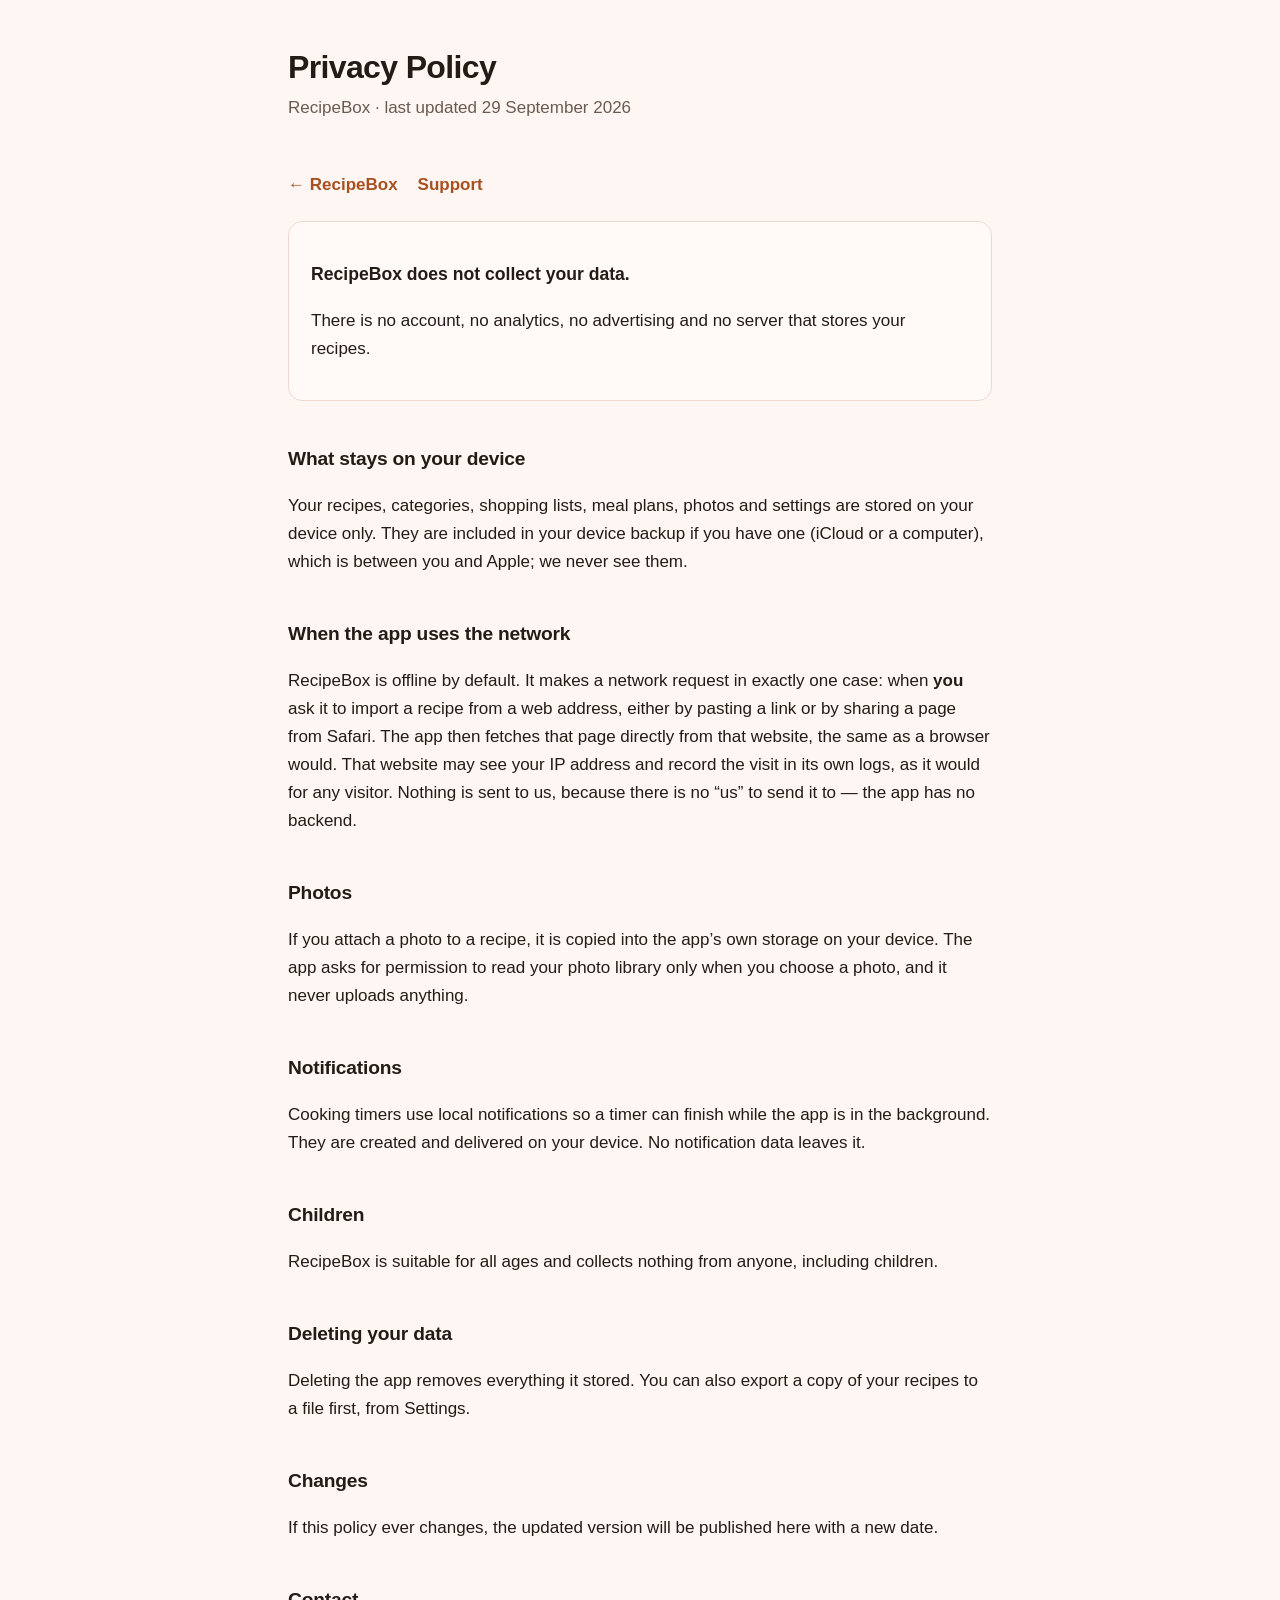
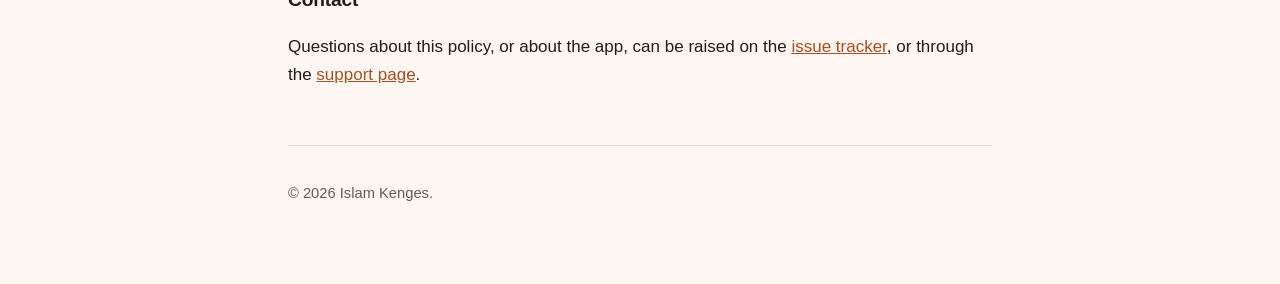
==== privacy/index.html @ c8bbb7da "Publish the privacy policy and support pages App Store Connect will not accept a file for either, an" ====
<!doctype html>
<html lang="en">
<head>
<meta charset="utf-8">
<meta name="viewport" content="width=device-width, initial-scale=1">
<title>RecipeBox — Privacy Policy</title>
<meta name="description" content="RecipeBox does not collect your data. No account, no analytics, no server.">
<link rel="stylesheet" href="../style.css">
</head>
<body>
<div class="wrap">
  <header>
    <h1>Privacy Policy</h1>
    <p class="lede">RecipeBox · last updated 29 September 2026</p>
  </header>

  <nav><a href="../">← RecipeBox</a><a href="../support/">Support</a></nav>

  <div class="card">
    <p class="big">RecipeBox does not collect your data.</p>
    <p>There is no account, no analytics, no advertising and no server that
      stores your recipes.</p>
  </div>

  <h2>What stays on your device</h2>
  <p>Your recipes, categories, shopping lists, meal plans, photos and settings
    are stored on your device only. They are included in your device backup if
    you have one (iCloud or a computer), which is between you and Apple; we
    never see them.</p>

  <h2>When the app uses the network</h2>
  <p>RecipeBox is offline by default. It makes a network request in exactly one
    case: when <strong>you</strong> ask it to import a recipe from a web
    address, either by pasting a link or by sharing a page from Safari. The app
    then fetches that page directly from that website, the same as a browser
    would. That website may see your IP address and record the visit in its own
    logs, as it would for any visitor. Nothing is sent to us, because there is
    no “us” to send it to — the app has no backend.</p>

  <h2>Photos</h2>
  <p>If you attach a photo to a recipe, it is copied into the app’s own storage
    on your device. The app asks for permission to read your photo library only
    when you choose a photo, and it never uploads anything.</p>

  <h2>Notifications</h2>
  <p>Cooking timers use local notifications so a timer can finish while the app
    is in the background. They are created and delivered on your device. No
    notification data leaves it.</p>

  <h2>Children</h2>
  <p>RecipeBox is suitable for all ages and collects nothing from anyone,
    including children.</p>

  <h2>Deleting your data</h2>
  <p>Deleting the app removes everything it stored. You can also export a copy
    of your recipes to a file first, from Settings.</p>

  <h2>Changes</h2>
  <p>If this policy ever changes, the updated version will be published here
    with a new date.</p>

  <h2>Contact</h2>
  <p>Questions about this policy, or about the app, can be raised on the
    <a href="https://github.com/HyorinmaruK/recipebox/issues">issue tracker</a>,
    or through the <a href="../support/">support page</a>.</p>

  <footer><p>© 2026 Islam Kenges.</p></footer>
</div>
</body>
</html>
---- style.css ----
/* Matches the app: seed #C2622F on a warm off-white. */
:root {
  --ink: #241b16;
  --muted: #6b5a51;
  --accent: #a8501f;
  --bg: #fdf6f2;
  --card: #fffaf7;
  --line: #ecd9cd;
}
@media (prefers-color-scheme: dark) {
  :root {
    --ink: #f3e7e0; --muted: #c3ab9f; --accent: #e8965f;
    --bg: #1a1310; --card: #241b16; --line: #3a2b23;
  }
}
* { box-sizing: border-box; }
body {
  margin: 0;
  padding: 0 16px 64px;
  background: var(--bg);
  color: var(--ink);
  font: 17px/1.65 -apple-system, BlinkMacSystemFont, "Segoe UI", Roboto,
        "Helvetica Neue", Arial, sans-serif;
  -webkit-text-size-adjust: 100%;
}
.wrap { max-width: 44rem; margin: 0 auto; }
header { padding: 48px 0 8px; }
h1 { font-size: 2rem; line-height: 1.2; margin: 0 0 .25em; letter-spacing: -.02em; }
h2 { font-size: 1.2rem; margin: 2.2em 0 .5em; letter-spacing: -.01em; }
.lede { color: var(--muted); margin-top: 0; }
a { color: var(--accent); }
nav { margin: 24px 0 8px; display: flex; flex-wrap: wrap; gap: 8px 20px; }
nav a { text-decoration: none; font-weight: 600; }
nav a:hover { text-decoration: underline; }
.card {
  background: var(--card); border: 1px solid var(--line);
  border-radius: 14px; padding: 20px 22px; margin: 22px 0;
}
.big { font-size: 1.1rem; font-weight: 600; }
footer {
  margin-top: 56px; padding-top: 20px; border-top: 1px solid var(--line);
  color: var(--muted); font-size: .92rem;
}
ul { padding-left: 1.2em; }
li { margin: .35em 0; }
code {
  background: var(--card); border: 1px solid var(--line);
  border-radius: 6px; padding: .1em .4em; font-size: .9em;
}
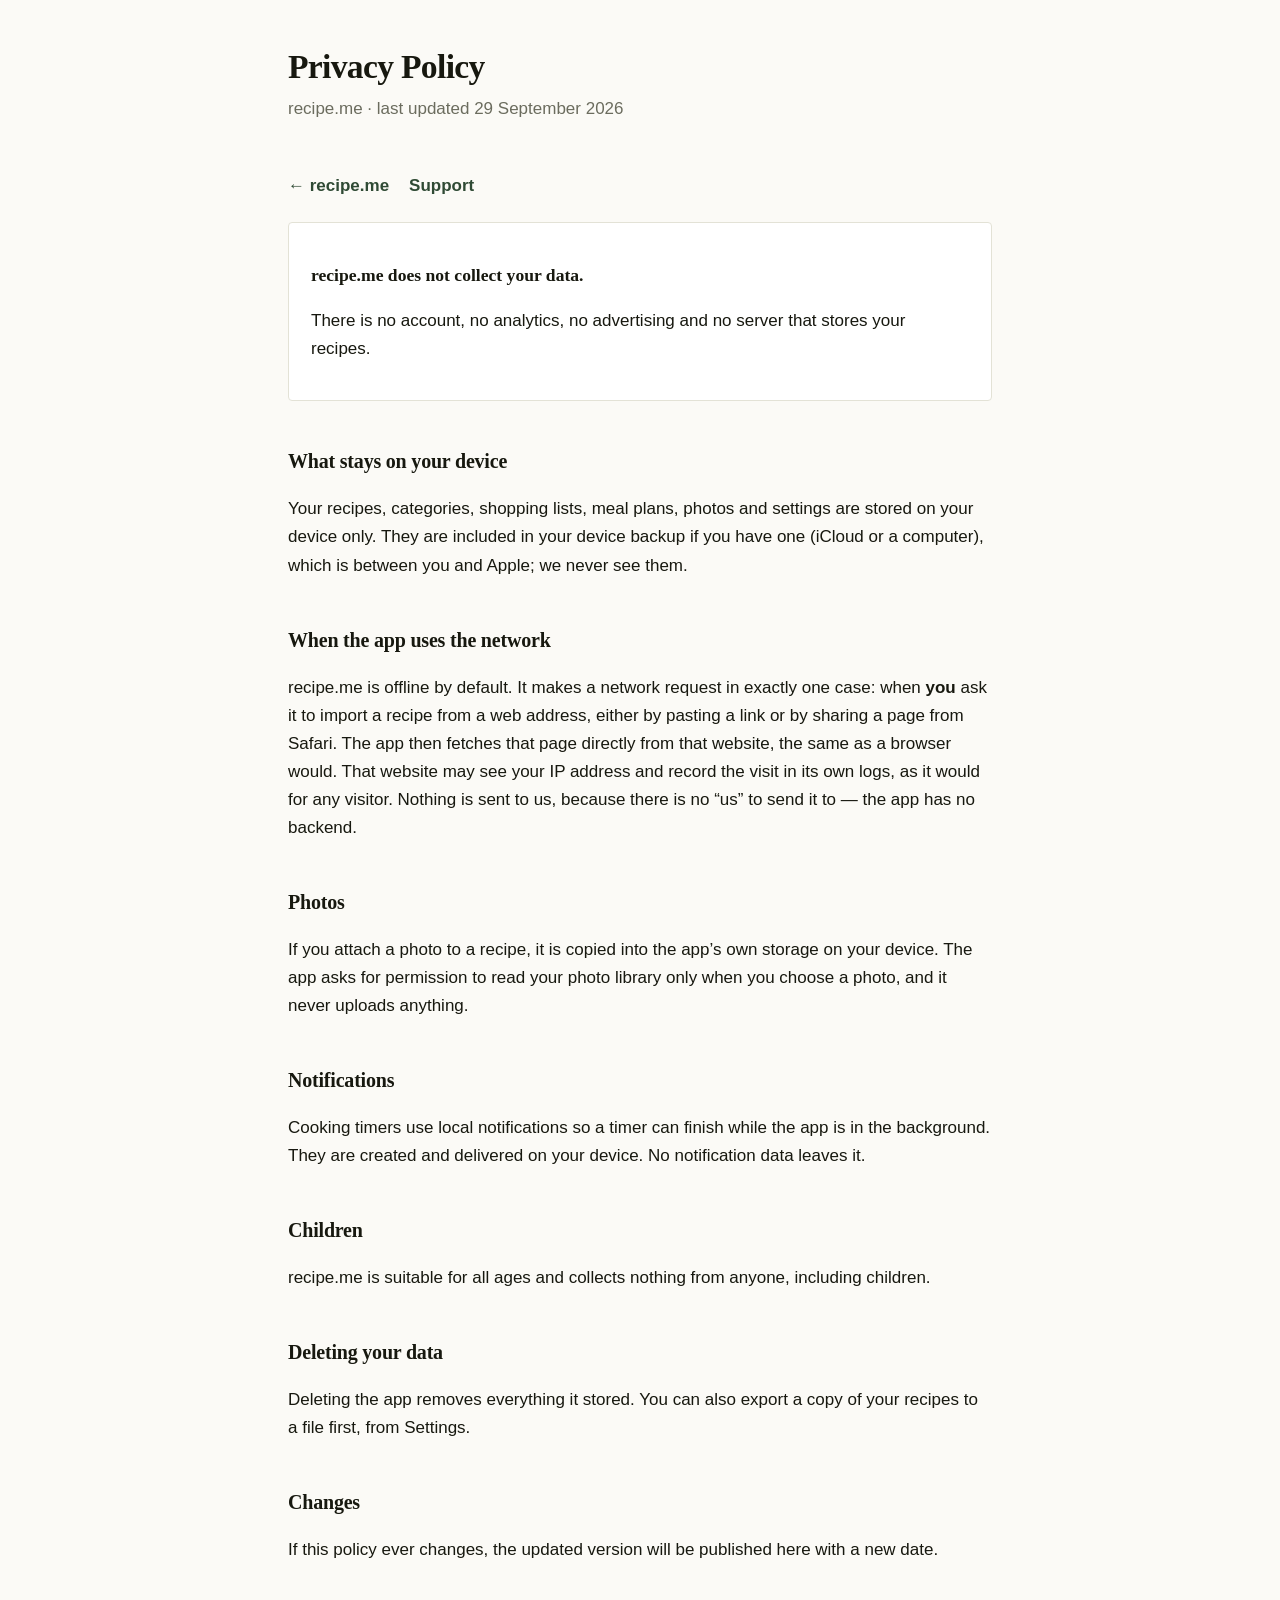
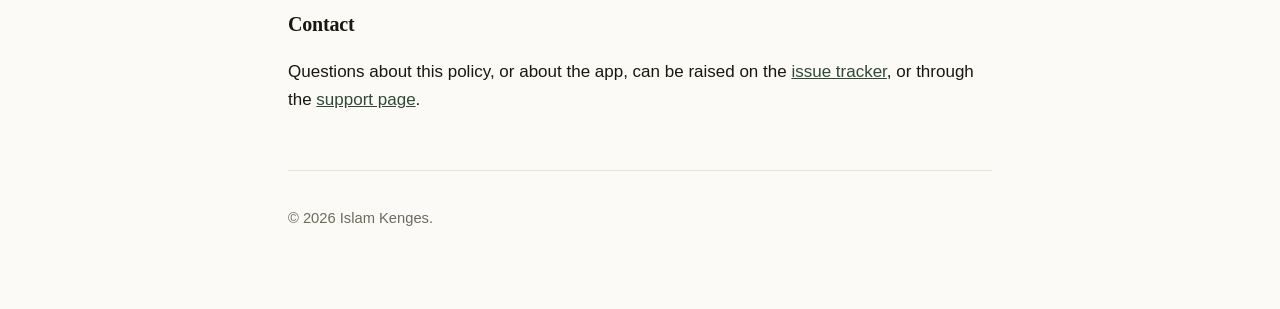
==== commit ed1dd55c: "recipe.me, in the app's colours The app was renamed and its palette is green on paper, so the pages " ====
--- a/privacy/index.html
+++ b/privacy/index.html
@@ -3,21 +3,21 @@
 <head>
 <meta charset="utf-8">
 <meta name="viewport" content="width=device-width, initial-scale=1">
-<title>RecipeBox — Privacy Policy</title>
-<meta name="description" content="RecipeBox does not collect your data. No account, no analytics, no server.">
+<title>recipe.me — Privacy Policy</title>
+<meta name="description" content="recipe.me does not collect your data. No account, no analytics, no server.">
 <link rel="stylesheet" href="../style.css">
 </head>
 <body>
 <div class="wrap">
   <header>
     <h1>Privacy Policy</h1>
-    <p class="lede">RecipeBox · last updated 29 September 2026</p>
+    <p class="lede">recipe.me · last updated 29 September 2026</p>
   </header>
 
-  <nav><a href="../">← RecipeBox</a><a href="../support/">Support</a></nav>
+  <nav><a href="../">← recipe.me</a><a href="../support/">Support</a></nav>
 
   <div class="card">
-    <p class="big">RecipeBox does not collect your data.</p>
+    <p class="big">recipe.me does not collect your data.</p>
     <p>There is no account, no analytics, no advertising and no server that
       stores your recipes.</p>
   </div>
@@ -29,7 +29,7 @@
     never see them.</p>
 
   <h2>When the app uses the network</h2>
-  <p>RecipeBox is offline by default. It makes a network request in exactly one
+  <p>recipe.me is offline by default. It makes a network request in exactly one
     case: when <strong>you</strong> ask it to import a recipe from a web
     address, either by pasting a link or by sharing a page from Safari. The app
     then fetches that page directly from that website, the same as a browser
@@ -48,7 +48,7 @@
     notification data leaves it.</p>
 
   <h2>Children</h2>
-  <p>RecipeBox is suitable for all ages and collects nothing from anyone,
+  <p>recipe.me is suitable for all ages and collects nothing from anyone,
     including children.</p>
 
   <h2>Deleting your data</h2>
@@ -61,7 +61,7 @@
 
   <h2>Contact</h2>
   <p>Questions about this policy, or about the app, can be raised on the
-    <a href="https://github.com/HyorinmaruK/recipebox/issues">issue tracker</a>,
+    <a href="https://github.com/HyorinmaruK/recipebox-site/issues">issue tracker</a>,
     or through the <a href="../support/">support page</a>.</p>
 
   <footer><p>© 2026 Islam Kenges.</p></footer>
--- a/style.css
+++ b/style.css
@@ -1,16 +1,16 @@
-/* Matches the app: seed #C2622F on a warm off-white. */
+/* The same ink, paper and green the app uses — see lib/app/theme. */
 :root {
-  --ink: #241b16;
-  --muted: #6b5a51;
-  --accent: #a8501f;
-  --bg: #fdf6f2;
-  --card: #fffaf7;
-  --line: #ecd9cd;
+  --ink: #17180f;
+  --muted: #6b6c5e;
+  --accent: #2f4a34;
+  --bg: #fbfaf6;
+  --card: #ffffff;
+  --line: #e3e2d6;
 }
 @media (prefers-color-scheme: dark) {
   :root {
-    --ink: #f3e7e0; --muted: #c3ab9f; --accent: #e8965f;
-    --bg: #1a1310; --card: #241b16; --line: #3a2b23;
+    --ink: #edebdf; --muted: #a6a794; --accent: #a8c79a;
+    --bg: #121309; --card: #1b1d13; --line: #2e3122;
   }
 }
 * { box-sizing: border-box; }
@@ -25,8 +25,12 @@
 }
 .wrap { max-width: 44rem; margin: 0 auto; }
 header { padding: 48px 0 8px; }
-h1 { font-size: 2rem; line-height: 1.2; margin: 0 0 .25em; letter-spacing: -.02em; }
-h2 { font-size: 1.2rem; margin: 2.2em 0 .5em; letter-spacing: -.01em; }
+h1, h2, .big {
+  font-family: Literata, "Iowan Old Style", "Palatino Linotype", Georgia,
+               "Times New Roman", serif;
+}
+h1 { font-size: 2.1rem; line-height: 1.15; margin: 0 0 .25em; letter-spacing: -.02em; }
+h2 { font-size: 1.25rem; margin: 2.2em 0 .5em; letter-spacing: -.01em; }
 .lede { color: var(--muted); margin-top: 0; }
 a { color: var(--accent); }
 nav { margin: 24px 0 8px; display: flex; flex-wrap: wrap; gap: 8px 20px; }
@@ -34,7 +38,7 @@
 nav a:hover { text-decoration: underline; }
 .card {
   background: var(--card); border: 1px solid var(--line);
-  border-radius: 14px; padding: 20px 22px; margin: 22px 0;
+  border-radius: 4px; padding: 20px 22px; margin: 22px 0;
 }
 .big { font-size: 1.1rem; font-weight: 600; }
 footer {
@@ -45,5 +49,5 @@
 li { margin: .35em 0; }
 code {
   background: var(--card); border: 1px solid var(--line);
-  border-radius: 6px; padding: .1em .4em; font-size: .9em;
+  border-radius: 3px; padding: .1em .4em; font-size: .9em;
 }
